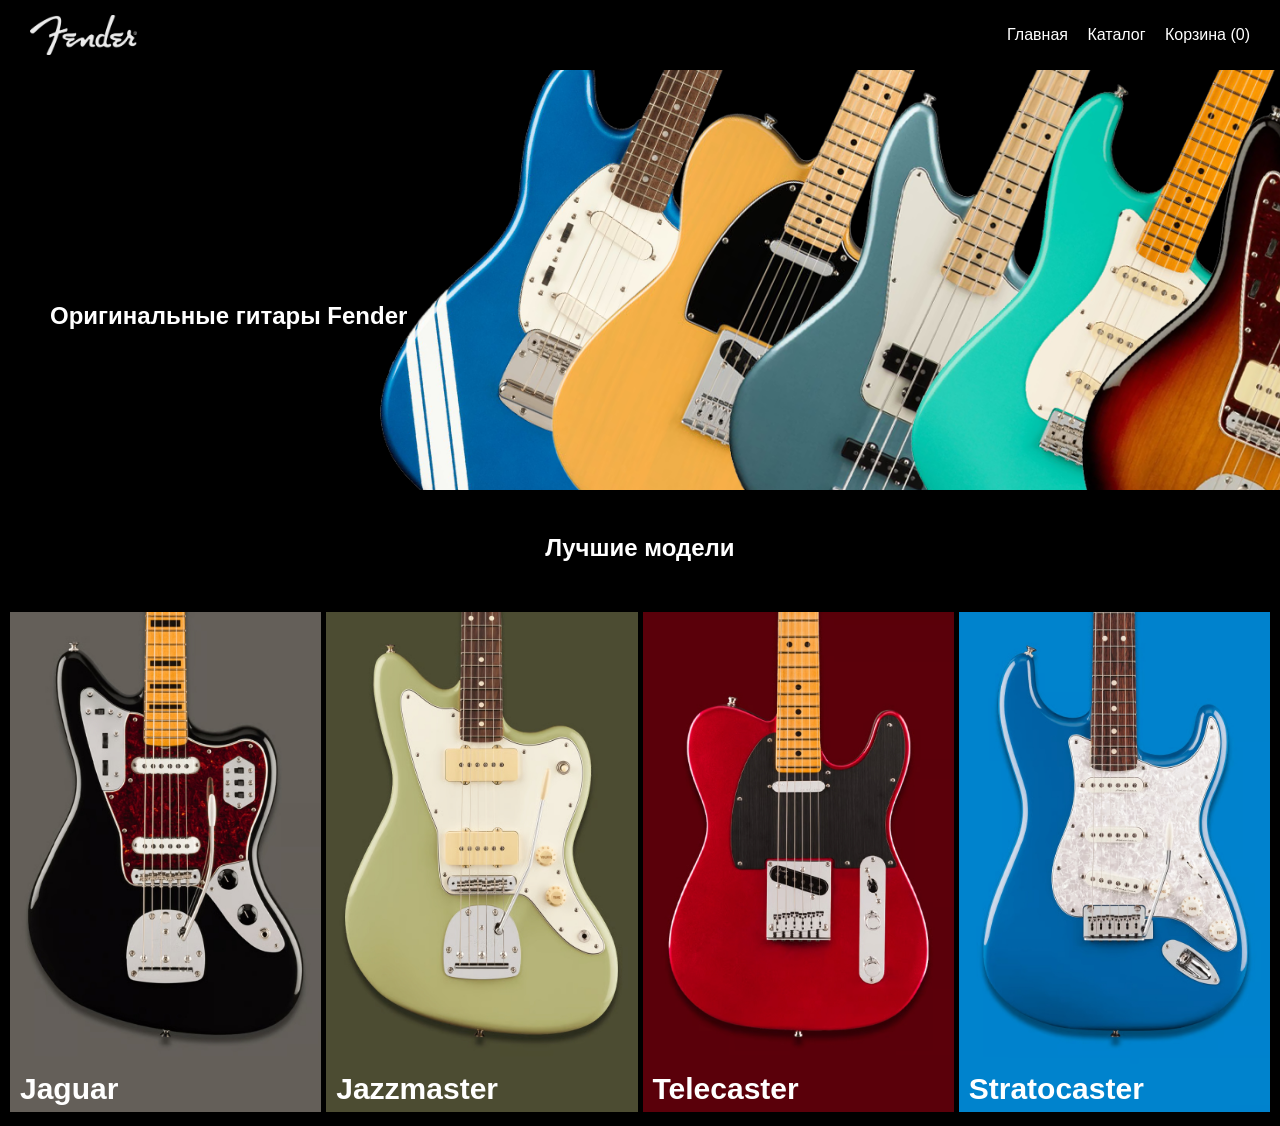
==== index.html @ e0d8ee0a "first commit" ====
<!DOCTYPE html>
<html lang="ru">
<head>
<meta charset="UTF-8">
<meta name="viewport" content="width=device-width, initial-scale=1.0">
<title>Fender Shop</title>
<link rel="stylesheet" href="style.css">
</head>

<body>

<header class="header">
  <div class="header__container">

    <img src="Fenderlogo.png" class="header__logo-image">

    <nav class="header__nav">
      <a href="index.html">Главная</a>
      <a href="catalog.html">Каталог</a>
      <a href="cart.html">Корзина (<span class="cart-count">0</span>)</a>
    </nav>

  </div>
</header>

<section class="banner">
  <img src="Banner.png" class="banner__image">

  <div class="banner__content">
    <h2>Оригинальные гитары Fender</h2>
  </div>
</section>

<main>

<h2 class="title">Лучшие модели</h2>

<div class="models">

  <div class="model-card">
    <img src="model1.jpg" class="model-card__image">
    <div class="model-card__text">Jaguar</div>
  </div>

  <div class="model-card">
    <img src="model2.jpg" class="model-card__image">
    <div class="model-card__text">Jazzmaster</div>
  </div>

  <div class="model-card">
    <img src="model3.jpg" class="model-card__image">
    <div class="model-card__text">Telecaster</div>
  </div>

  <div class="model-card">
    <img src="model4.jpg" class="model-card__image">
    <div class="model-card__text">Stratocaster</div>
  </div>

</div>

</main>

<script src="script.js"></script>
</body>
</html>
---- style.css ----
body {
    margin: 0;
    font-family: Arial;
    background: #000;
    color: #fff;
}

.header__container {
    display: flex;
    justify-content: space-between;
    padding: 15px 30px;
    align-items: center;
}

.header__logo-image {
    height: 40px;
    width: auto;
    object-fit: contain;
}

.header__nav a {
    color: white;
    text-decoration: none;
    margin-left: 15px;
}

.banner {
    position: relative;
}

.banner__image {
    width: 100%;
    height: 420px;
    object-fit: cover;
}

.banner__content {
    position: absolute;
    top: 50%;
    left: 50px;
}

.title {
    padding: 20px;
    text-align: center;
}

.models {
    display: grid;
    grid-template-columns: repeat(4, 1fr);
    gap: 5px;
    padding: 10px;
}

.model-card {
    position: relative;
    overflow: hidden;
}

.model-card__image {
    width: 100%;
    height: 500px;
    object-fit: cover;
    transition: transform 0.3s;
}

/* ✔ увеличение всей карточки */
.model-card:hover .model-card__image {
    transform: scale(1.1);
}

.model-card__text {
    position: absolute;
    bottom: 10px;
    left: 10px;
    font-size: 30px;
    font-weight: bold;
    background: none;
    padding: 0;
}

.catalog__list {
    display: grid;
    grid-template-columns: repeat(3, 1fr);
    gap: 20px;
    padding: 20px;
}

.catalog__title {
    text-align: center;
}

.product-card {
    background: #000;
    border: 1px solid #fff;
    padding: 15px;
    text-align: center;
    border-radius: 10px;
    transition: transform 0.3s;
    cursor: pointer;
    overflow: hidden;
}

.product-card h3 {
    margin: 10px 0 5px;
}

.product-card p {
    margin: 5px 0;
}

.product-card:hover {
    transform: scale(1.05);
}

.product-card__image {
    width: 100%;
    height: 200px;
    object-fit: contain;
}

button {
    margin-top: 5px;
    padding: 8px 12px;
    border: none;
    cursor: pointer;
}

#cart-items {
    display: grid;
    grid-template-columns: repeat(3, 1fr);
    gap: 20px;
    padding: 20px;
}

.cart__clear {
    display: block;
    margin: 20px auto;
    padding: 10px 20px;
    background: white;
    color: black;
    border: none;
    border-radius: 6px;
}
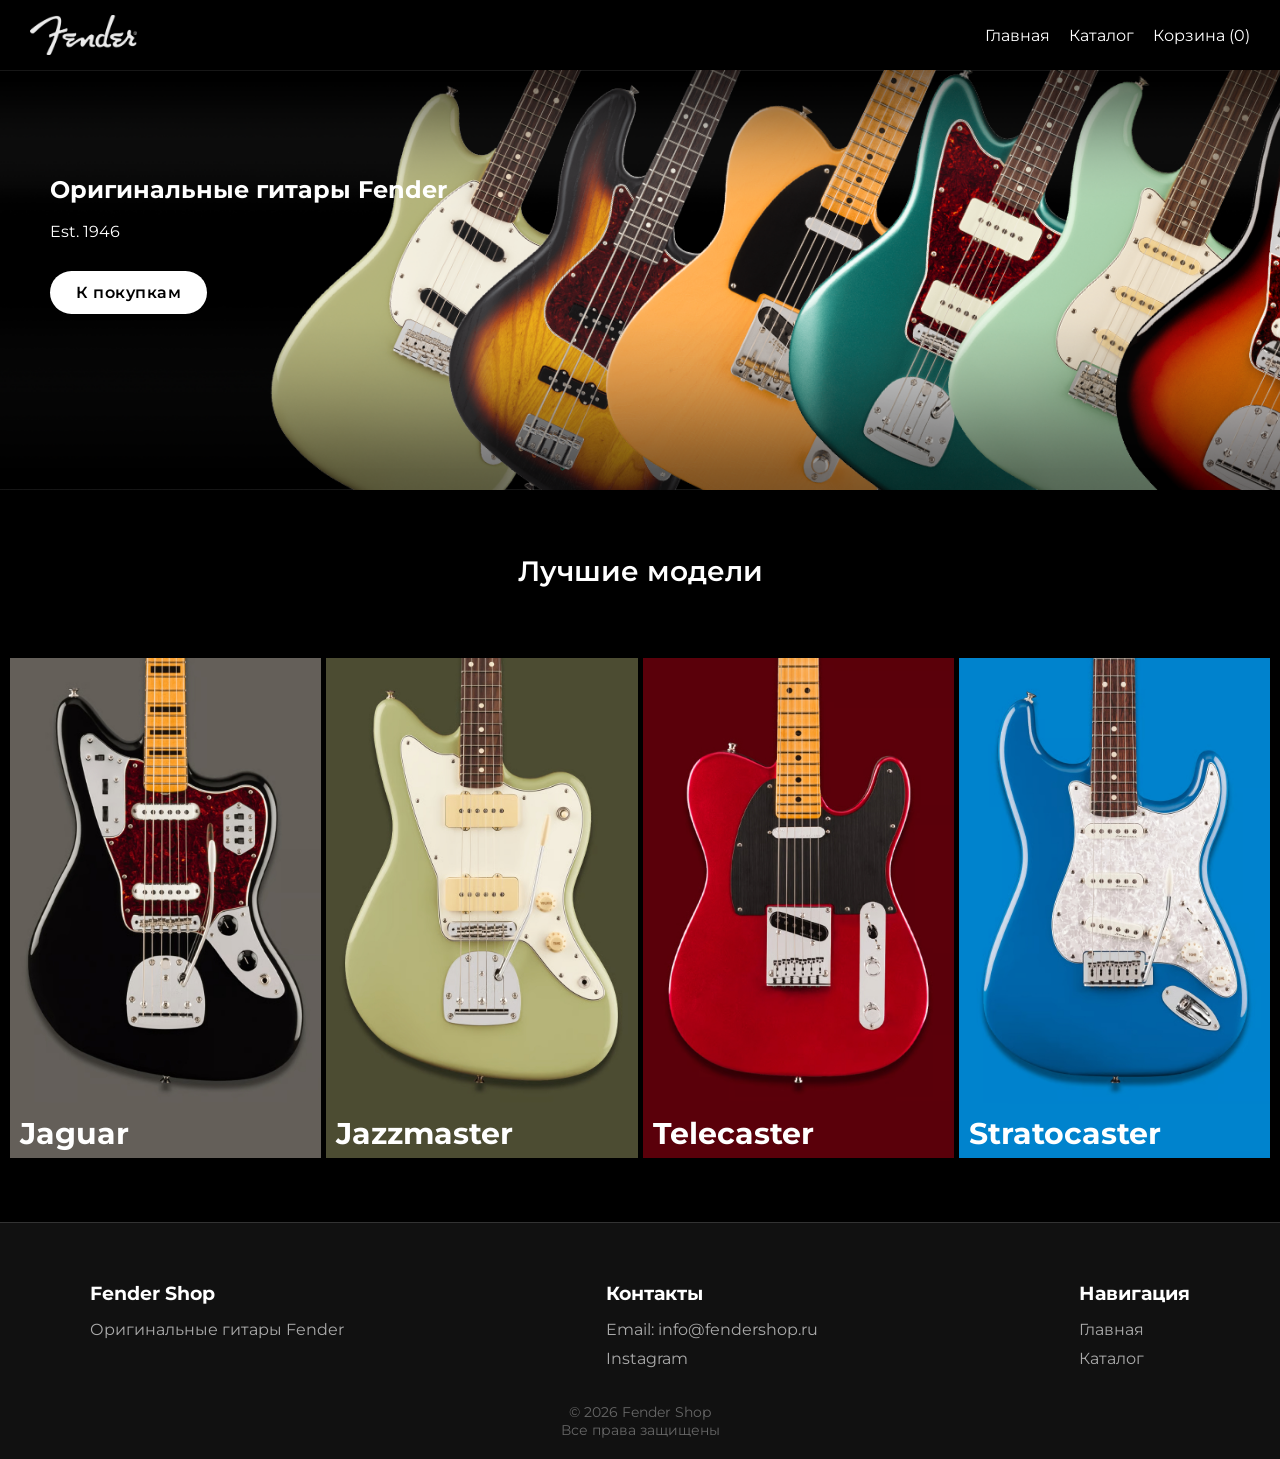
==== commit a01ab04a: "update catalog and images" ====
--- a/index.html
+++ b/index.html
@@ -26,41 +26,76 @@
 <section class="banner">
   <img src="Banner.png" class="banner__image">
 
-  <div class="banner__content">
-    <h2>Оригинальные гитары Fender</h2>
-  </div>
+<div class="banner__content">
+  <h2>Оригинальные гитары Fender</h2>
+  <p class="banner__sub">Est. 1946</p>
+  <a href="catalog.html" class="banner__button">К покупкам</a>
+</div>
 </section>
 
 <main>
 
-<h2 class="title">Лучшие модели</h2>
+<div class="section-title">
+    <h2 class="title">Лучшие модели</h2>
+</div>
 
 <div class="models">
 
-  <div class="model-card">
-    <img src="model1.jpg" class="model-card__image">
+  <a href="catalog.html?type=Jaguar" class="model-card">
+    <img src="Jaguar.jpg" class="model-card__image">
     <div class="model-card__text">Jaguar</div>
-  </div>
+  </a>
 
-  <div class="model-card">
-    <img src="model2.jpg" class="model-card__image">
+  <a href="catalog.html?type=Jazzmaster" class="model-card">
+    <img src="Jazzmaster.jpg" class="model-card__image">
     <div class="model-card__text">Jazzmaster</div>
-  </div>
+  </a>
 
-  <div class="model-card">
-    <img src="model3.jpg" class="model-card__image">
+  <a href="catalog.html?type=Telecaster" class="model-card">
+    <img src="Telecaster.jpg" class="model-card__image">
     <div class="model-card__text">Telecaster</div>
-  </div>
+  </a>
 
-  <div class="model-card">
-    <img src="model4.jpg" class="model-card__image">
+  <a href="catalog.html?type=Stratocaster" class="model-card">
+    <img src="Stratocaster.jpg" class="model-card__image">
     <div class="model-card__text">Stratocaster</div>
-  </div>
+  </a>
 
 </div>
 
 </main>
 
 <script src="script.js"></script>
+
+<footer class="footer">
+
+  <div class="footer__content">
+
+    <div class="footer__section">
+      <h3>Fender Shop</h3>
+      <p>Оригинальные гитары Fender</p>
+    </div>
+
+    <div class="footer__section">
+      <h3>Контакты</h3>
+      <p>Email: info@fendershop.ru</p>
+      <a href="https://www.instagram.com/fender/" target="_blank">
+        Instagram
+      </a>
+    </div>
+
+    <div class="footer__section">
+      <h3>Навигация</h3>
+      <a href="index.html">Главная</a>
+      <a href="catalog.html">Каталог</a>
+    </div>
+
+  </div>
+
+  <div class="footer__bottom">
+    © 2026 Fender Shop<br>Все права защищены
+  </div>
+
+</footer>
 </body>
 </html>
--- a/style.css
+++ b/style.css
@@ -1,6 +1,13 @@
+@font-face {
+    font-family: "Montserrat";
+    src: url("fonts/Montserrat-VariableFont_wght.ttf") format("truetype");
+    font-weight: 100 900;
+    font-style: normal;
+}
+
 body {
     margin: 0;
-    font-family: Arial;
+    font-family: "Montserrat", Arial, sans-serif;
     background: #000;
     color: #fff;
 }
@@ -36,13 +43,46 @@
 
 .banner__content {
     position: absolute;
-    top: 50%;
+    top: 20%;
     left: 50px;
 }
 
+.banner__sub {
+    margin-top: 6px;
+    line-height: 1;
+}
+
+.banner__button {
+    display: inline-block;
+    margin-top: 15px;
+    padding: 12px 26px;
+    background: #fff;
+    color: #000;
+    text-decoration: none;
+    border-radius: 999px;
+    font-weight: 600;
+    letter-spacing: 0.5px;
+    transition: transform 0.2s ease, opacity 0.2s ease;
+}
+
+.banner__button:hover {
+    transform: scale(1.06);
+    opacity: 0.9;
+}
+
 .title {
-    padding: 20px;
+    margin: 0;
+    padding: 0;
     text-align: center;
+    font-size: 28px;
+    font-weight: 600;
+}
+
+.section-title {
+    display: flex;
+    justify-content: center;
+    align-items: center;
+    padding: 60px 0; 
 }
 
 .models {
@@ -55,6 +95,8 @@
 .model-card {
     position: relative;
     overflow: hidden;
+    text-decoration: none;
+    color: white;
 }
 
 .model-card__image {
@@ -64,7 +106,6 @@
     transition: transform 0.3s;
 }
 
-/* ✔ увеличение всей карточки */
 .model-card:hover .model-card__image {
     transform: scale(1.1);
 }
@@ -82,48 +123,144 @@
 .catalog__list {
     display: grid;
     grid-template-columns: repeat(3, 1fr);
-    gap: 20px;
-    padding: 20px;
+    gap: 12px;
+    padding: 12px;
 }
 
 .catalog__title {
     text-align: center;
 }
 
+.catalog__controls {
+    display: flex;
+    justify-content: center;
+    margin-top: 10px;
+    margin-bottom: 20px;
+}
+
+#sortSelect {
+    background: #111;
+    color: #fff;
+    border: 1px solid #333;
+    padding: 10px 14px;
+    border-radius: 999px;
+    font-family: inherit;
+    cursor: pointer;
+}
+
 .product-card {
-    background: #000;
-    border: 1px solid #fff;
-    padding: 15px;
-    text-align: center;
-    border-radius: 10px;
+    background: #0e0e0e;
+    overflow: hidden;
     transition: transform 0.3s;
     cursor: pointer;
-    overflow: hidden;
-}
-
-.product-card h3 {
-    margin: 10px 0 5px;
-}
-
-.product-card p {
-    margin: 5px 0;
+    display: flex;
+    flex-direction: column;
 }
 
 .product-card:hover {
-    transform: scale(1.05);
+    transform: scale(1.04);
+}
+
+.product-card__image-wrap {
+    background: #1a1a1a;
+    padding: 20px;
+    display: flex;
+    justify-content: center;
+    align-items: center;
 }
 
 .product-card__image {
     width: 100%;
-    height: 200px;
+    height: 180px;
     object-fit: contain;
-}
-
-button {
-    margin-top: 5px;
-    padding: 8px 12px;
+    padding: 20px;
+    box-sizing: border-box;
+}
+
+.product-card__info {
+    padding: 18px 16px;
+    display: flex;
+    flex-direction: column;
+    flex: 1;
+}
+
+.product-card__info h3 {
+    margin: 0 0 10px;
+    font-size: 16px;
+}
+
+.product-card__bottom {
+    display: flex;
+    align-items: center;
+    justify-content: flex-start;
+    gap: 25px;
+    margin-top: auto;
+}
+
+.product-card__price {
+    margin: 0;
+    font-weight: 600;
+    font-size: 15px;
+}
+
+.product-card__button {
+    background: #fff;
+    color: #000;
     border: none;
+    border-radius: 999px;
+    padding: 10px 16px;
+    font-weight: 600;
+    font-size: 14px;
     cursor: pointer;
+    line-height: 1;
+    white-space: nowrap;
+    flex-shrink: 0;
+    height: 36px;
+    display: inline-flex;
+    align-items: center;
+    justify-content: center;
+}
+
+.product-card__button:hover {
+    transform: scale(1.05);
+    opacity: 0.9;
+}
+
+.categories {
+    display: grid;
+    grid-template-columns: repeat(8, 140px);
+    gap: 20px;
+
+    justify-content: center;
+    padding: 20px 0;
+}
+
+.categories.hidden {
+    display: none;
+}
+
+.category-card {
+    text-decoration: none;
+    color: white;
+    transition: transform 0.25s ease;
+}
+
+.category-card:hover {
+    transform: translateY(-5px);
+}
+
+.category-card__image {
+    width: 100%;
+    height: 140px;
+    object-fit: contain;
+    background: #1a1a1a;
+    box-sizing: border-box;
+}
+
+.category-card__title {
+    margin-top: 12px;
+    font-size: 18px;
+    font-weight: 600;
 }
 
 #cart-items {
@@ -133,12 +270,158 @@
     padding: 20px;
 }
 
+.empty-cart {
+    text-align: center;
+    margin: 0;
+    margin-top: 2px;
+    color: #aaa;
+}
+
+.cart__bottom {
+    display: grid;
+    grid-template-columns: 1fr;
+    justify-items: center;
+    gap: 10px;
+    padding: 20px;
+    margin-top: 20px;
+}
+
+.cart__center {
+    display: flex;
+    flex-direction: column;
+    align-items: center;
+    gap: 12px;
+}
+
 .cart__clear {
-    display: block;
-    margin: 20px auto;
+    margin-top: 18px;
+    background: transparent;
+    color: #aaa;
+    border: 1px solid #333;
+}
+
+#cart-total {
+    font-size: 20px;
+    font-weight: 600;
+    color: #fff;
+}
+
+.cart__clear,
+.cart__checkout {
+    background: #fff;
+    color: #000;
+    border: none;
+    border-radius: 999px;
+    cursor: pointer;
+    transition: 0.2s;
+    font-weight: 600;
+    font-family: inherit;
+}
+
+.cart__checkout {
+    font-size: 16px;
+    padding: 14px 30px;
+}
+
+.cart__clear {
+    font-size: 13px;
     padding: 10px 20px;
-    background: white;
-    color: black;
+}
+
+.cart__clear:hover,
+.cart__checkout:hover {
+    transform: scale(1.05);
+    opacity: 0.9;
+}
+
+.cart__actions {
+    display: flex;
+    justify-content: flex-end;
+    padding: 20px;
+}
+
+.footer {
+    background: #111;
+    margin-top: 50px;
+    padding: 40px 30px 20px;
+    border-top: 1px solid #333;
+}
+
+.footer__content {
+    max-width: 1100px;
+    margin: 0 auto;
+    padding: 0 20px;
+    display: flex;
+    justify-content: space-between;
+    gap: 60px;
+}
+
+.footer__section {
+    display: flex;
+    flex-direction: column;
+}
+
+.footer__section h3 {
+    margin-bottom: 10px;
+}
+
+.footer__section a,
+.footer__section p {
+    color: #aaa;
+    text-decoration: none;
+    margin: 5px 0;
+}
+
+.footer__section a:hover {
+    color: white;
+}
+
+.footer__bottom {
+    text-align: center;
+    margin-top: 30px;
+    color: #666;
+    font-size: 14px;
+}
+
+html, body {
+    height: 100%;
+}
+
+body {
+    margin: 0;
+    min-height: 100vh;
+    display: flex;
+    flex-direction: column;
+}
+
+main {
+    flex: 1;
+}
+
+.catalog-menu {
+    display: flex;
+    justify-content: center;
+    align-items: center;
+    gap: 40px;
+
+    padding: 20px 30px;
+}
+
+.catalog-menu button {
+    background: none;
     border: none;
-    border-radius: 6px;
+    color: white;
+    font-size: 18px;
+    cursor: pointer;
+    font-family: inherit;
+    padding: 0;
+    transition: 0.2s;
+}
+
+.catalog-menu button:hover {
+    opacity: 0.7;
+}
+
+.catalog-menu button:focus {
+    border-bottom: 1px solid white;
 }
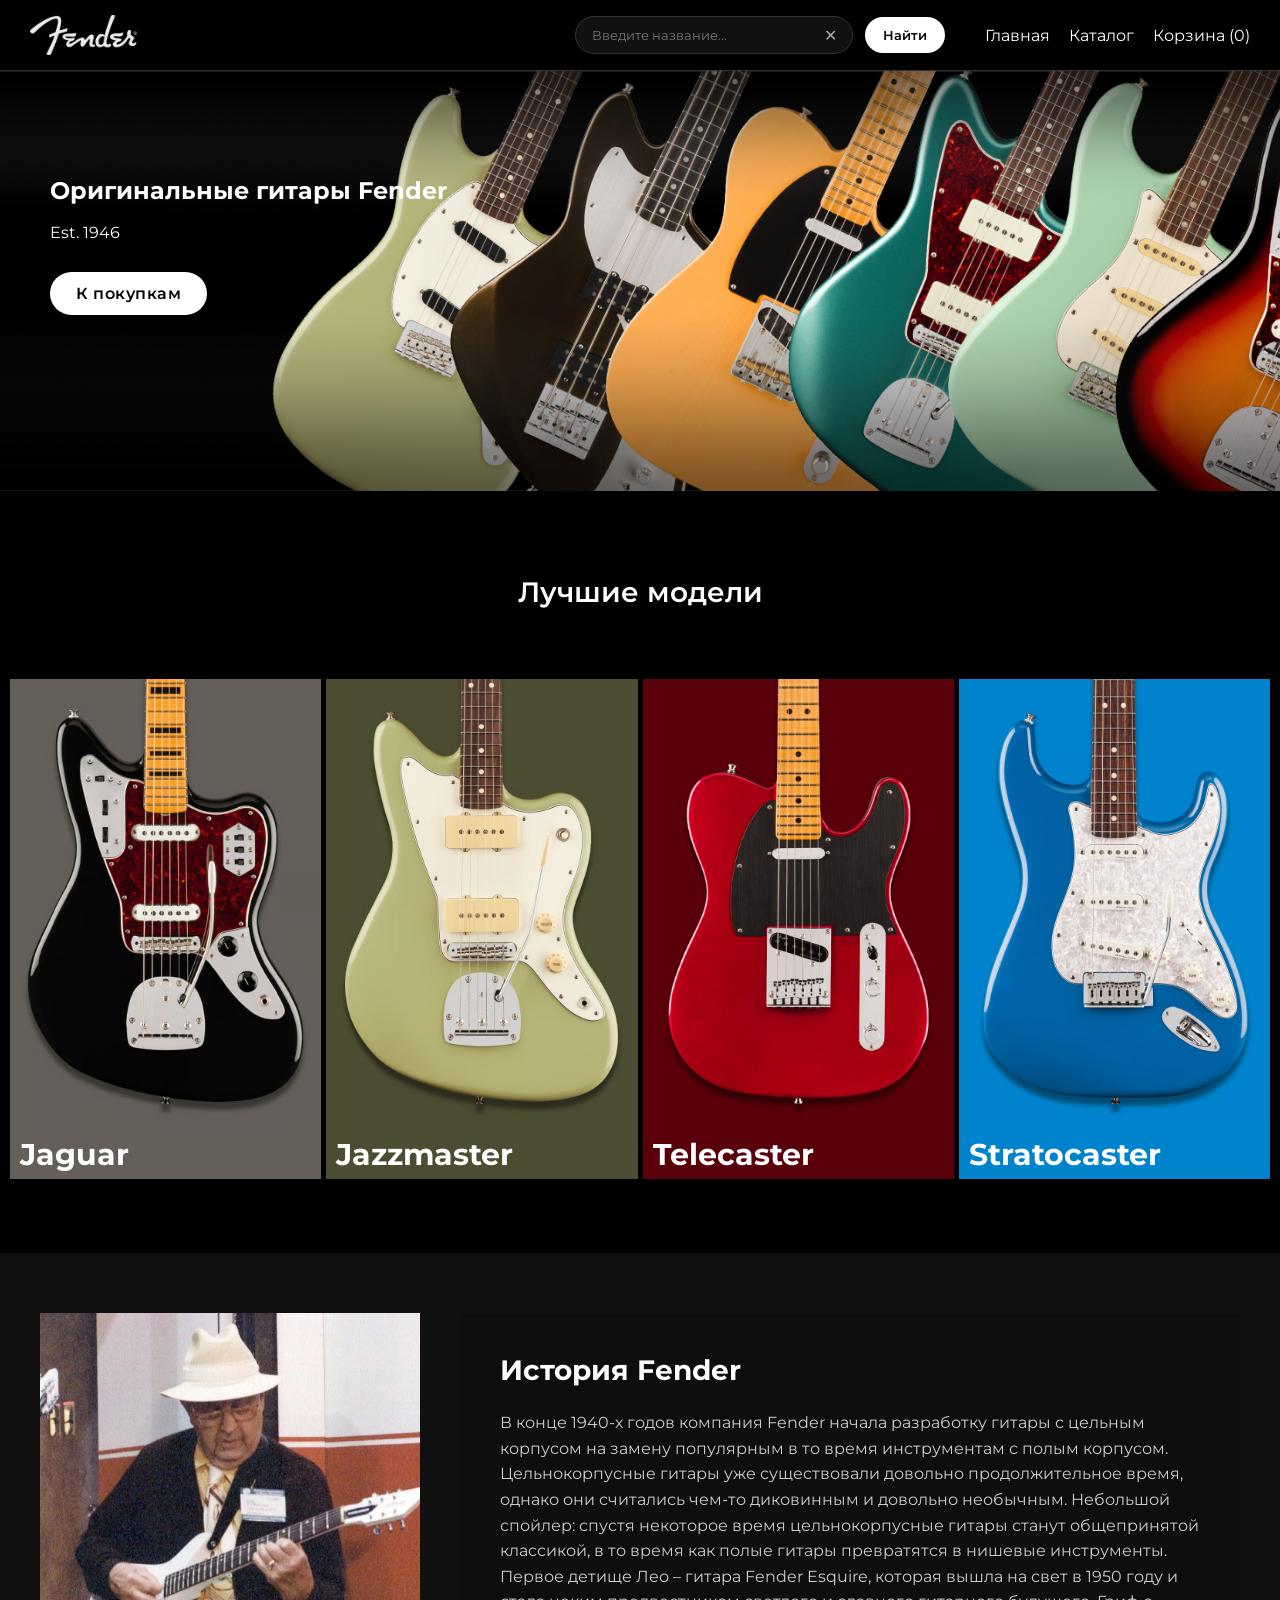
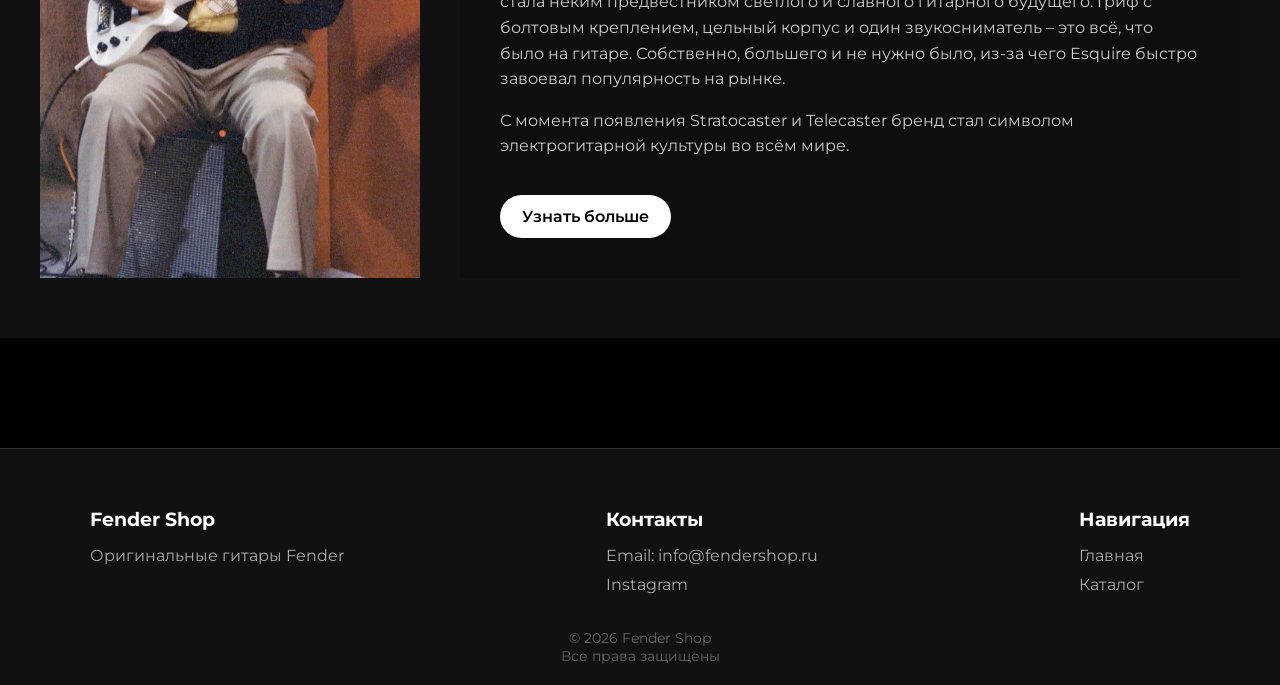
==== commit 9b79379a: "git add . git commit -m "update" git push origin main" ====
--- a/index.html
+++ b/index.html
@@ -14,11 +14,38 @@
 
     <img src="Fenderlogo.png" class="header__logo-image">
 
-    <nav class="header__nav">
-      <a href="index.html">Главная</a>
-      <a href="catalog.html">Каталог</a>
-      <a href="cart.html">Корзина (<span class="cart-count">0</span>)</a>
-    </nav>
+    <div class="header__right">
+
+  <form class="search-form" onsubmit="searchModel(event)">
+    
+    <div class="search-wrapper">
+        <input 
+            id="searchInput"
+            class="search-form__input"
+            type="text"
+            placeholder="Введите название..."
+        >
+
+        <button type="button" class="search-clear" onclick="clearSearch()">
+            ✕
+        </button>
+    </div>
+
+    <button class="search-form__button">
+        Найти
+    </button>
+
+  </form>
+
+  <nav class="header__nav">
+    <a href="index.html">Главная</a>
+    <a href="catalog.html">Каталог</a>
+    <a href="cart.html">
+      Корзина (<span class="cart-count">0</span>)
+    </a>
+  </nav>
+
+</div>
 
   </div>
 </header>
@@ -63,6 +90,43 @@
 
 </div>
 
+<section class="story-section">
+
+    <div class="story-section__container">
+
+        <div class="story-section__left">
+            <img src="Story.png" alt="Fender Story">
+        </div>
+        
+        <div class="story-section__right">
+
+            <h2>История Fender</h2>
+
+            <p>
+                В конце 1940-х годов компания Fender начала разработку гитары с цельным корпусом на замену популярным в то время инструментам с полым корпусом. Цельнокорпусные гитары уже существовали довольно продолжительное время, однако они считались чем-то диковинным и довольно необычным.
+                Небольшой спойлер: спустя некоторое время цельнокорпусные гитары станут общепринятой классикой, в то время как полые гитары превратятся в нишевые инструменты.
+                Первое детище Лео – гитара Fender Esquire, которая вышла на свет в 1950 году и стала неким предвестником светлого и славного гитарного будущего. Гриф с болтовым креплением, цельный корпус и один звукосниматель – это всё, что было на гитаре. Собственно, большего и не нужно было, из-за чего Esquire быстро завоевал популярность на рынке.
+
+
+            </p>
+
+            <p>
+                С момента появления Stratocaster и Telecaster бренд стал символом
+                электрогитарной культуры во всём мире.
+            </p>
+
+            <a class="story-btn"
+               href="https://ru.wikipedia.org/wiki/Fender"
+               target="_blank">
+                Узнать больше
+            </a>
+
+        </div>
+
+    </div>
+
+</section>
+
 </main>
 
 <script src="script.js"></script>
--- a/style.css
+++ b/style.css
@@ -10,6 +10,10 @@
     font-family: "Montserrat", Arial, sans-serif;
     background: #000;
     color: #fff;
+}
+
+.header {
+    border-bottom: 1px solid #333;
 }
 
 .header__container {
@@ -76,6 +80,7 @@
     text-align: center;
     font-size: 28px;
     font-weight: 600;
+    margin-top: 20px;
 }
 
 .section-title {
@@ -422,6 +427,139 @@
     opacity: 0.7;
 }
 
-.catalog-menu button:focus {
-    border-bottom: 1px solid white;
+.catalog-menu button.active {
+    text-decoration: underline;
+}
+
+.header__right {
+    display: flex;
+    align-items: center;
+    gap: 25px;
+}
+
+.search-form {
+    display: flex;
+    align-items: center;
+    gap: 12px;
+    margin-right: auto;
+    margin-left: 20px;
+}
+
+.search-form__input {
+    background: #111;
+    border: 1px solid #333;
+    color: white;
+    padding: 10px 16px;
+    border-radius: 999px;
+    font-family: inherit;
+    width: 220px;
+    outline: none;
+    transition: 0.2s;
+}
+
+.search-form__input:focus {
+    border-color: white;
+}
+
+.search-form__button {
+    background: white;
+    color: black;
+    border: none;
+    padding: 10px 18px;
+    border-radius: 999px;
+    font-family: inherit;
+    font-weight: 600;
+    cursor: pointer;
+    transition: 0.2s;
+}
+
+.search-form__button:hover {
+    transform: scale(1.05);
+    opacity: 0.9;
+}
+
+.search-wrapper {
+    position: relative;
+    display: flex;
+    align-items: center;
+}
+
+.search-form__input {
+    padding-right: 40px; 
+}
+
+.search-clear {
+    position: absolute;
+    right: 10px;
+    background: none;
+    border: none;
+    color: #aaa;
+    font-size: 16px;
+    cursor: pointer;
+    transition: 0.2s;
+}
+
+.search-clear:hover {
+    color: white;
+}
+
+.story-section {
+    background: #111; 
+    margin: 60px 0;
+    padding: 60px 0;
+}
+
+.story-section__container {
+    max-width: 1200px;
+    margin: 0 auto;
+    display: flex;
+    gap: 40px;
+    padding: 0 30px;
+    align-items: stretch;
+}
+
+.story-section__left {
+    flex: 1;
+}
+
+.story-section__left img {
+    width: 100%;
+    height: 100%;
+    object-fit: cover;
+    display: block;
+    border-radius: 0;
+}
+
+.story-section__right {
+    flex: 2;
+    background: #0e0e0e;
+    padding: 40px;
+    max-width: 700px;
+}
+
+.story-section__right h2 {
+    margin-top: 0;
+    font-size: 28px;
+}
+
+.story-section__right p {
+    color: #ccc;
+    line-height: 1.6;
+}
+
+.story-btn {
+    display: inline-block;
+    margin-top: 20px;
+    background: white;
+    color: black;
+    padding: 12px 22px;
+    border-radius: 999px;
+    text-decoration: none;
+    font-weight: 600;
+    transition: 0.2s;
+}
+
+.story-btn:hover {
+    transform: scale(1.05);
+    opacity: 0.9;
 }
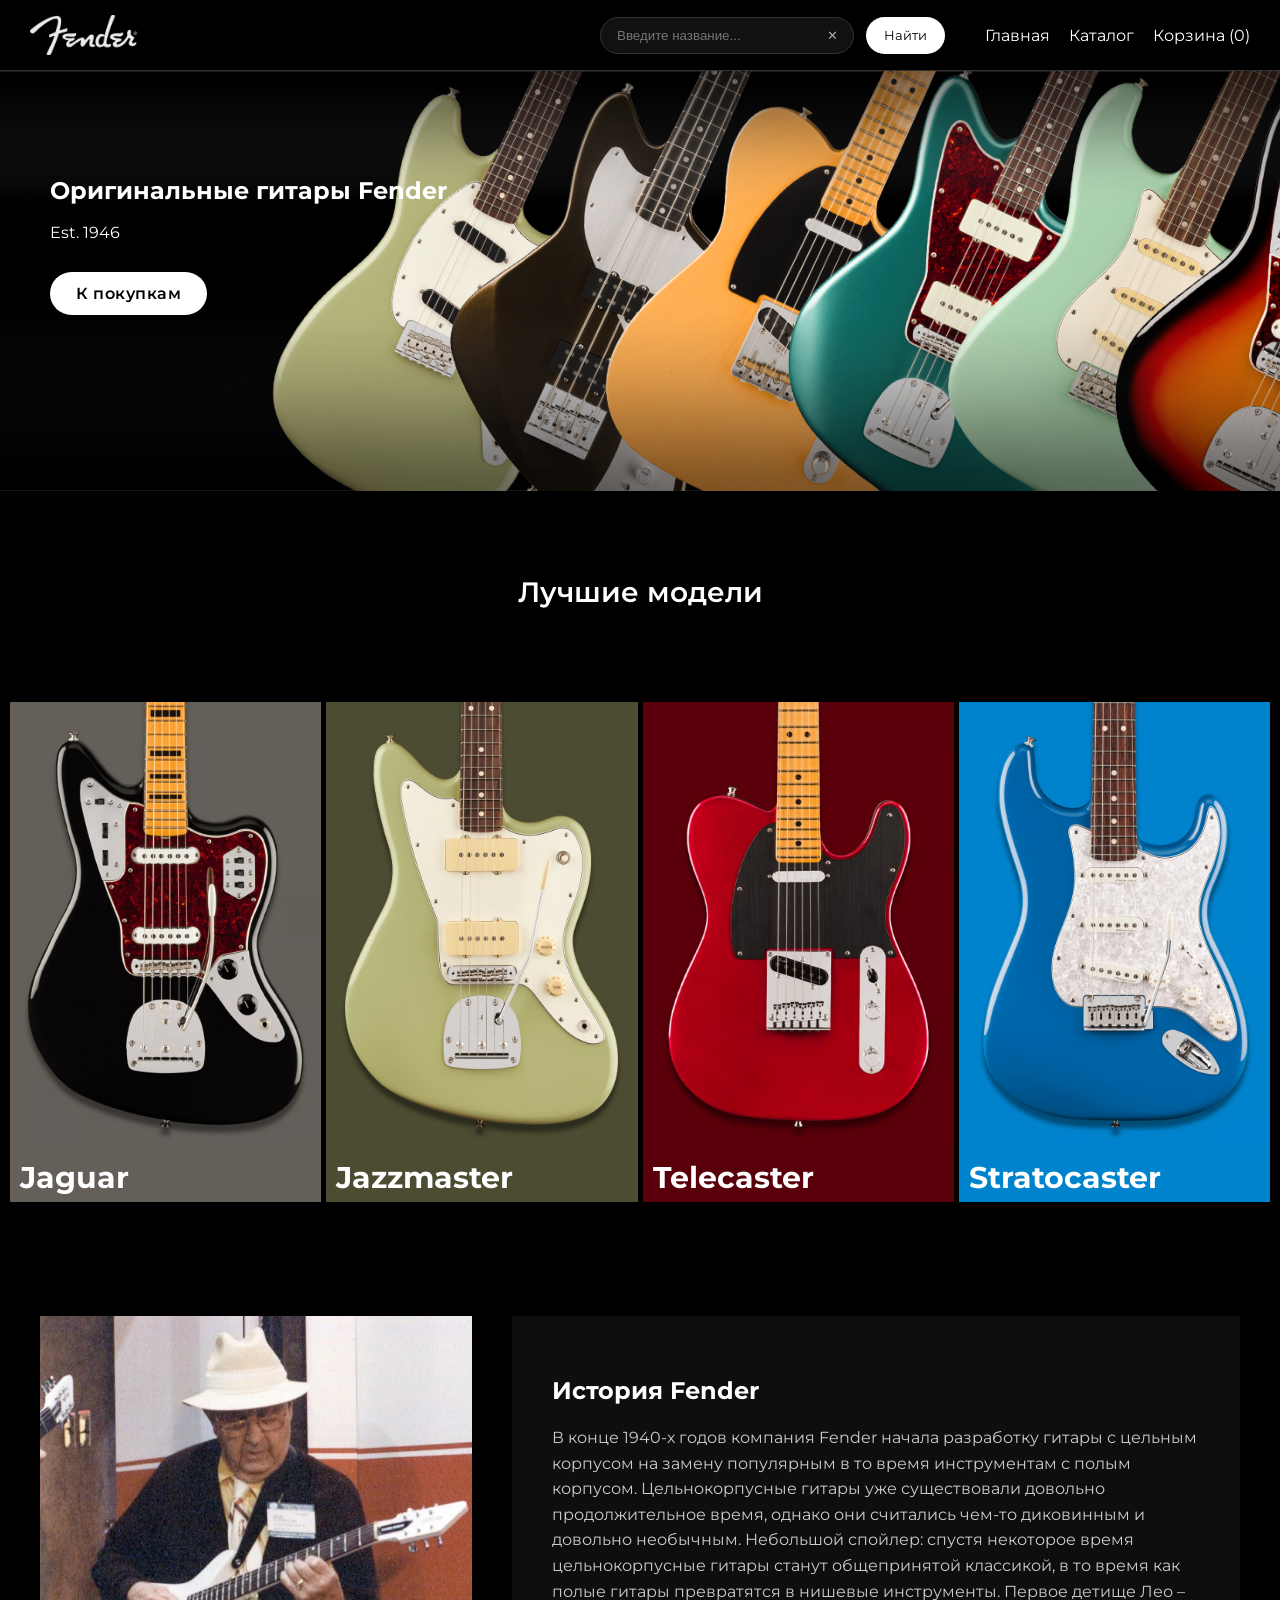
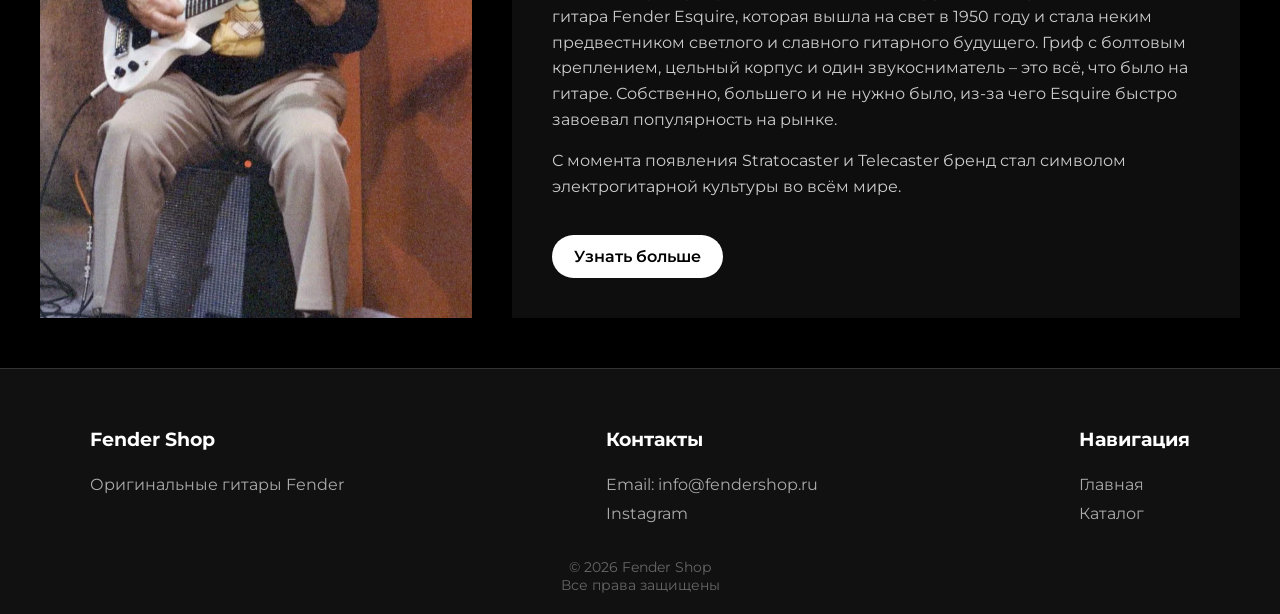
==== commit 71bf6609: "improves" ====
--- a/index.html
+++ b/index.html
@@ -95,7 +95,7 @@
     <div class="story-section__container">
 
         <div class="story-section__left">
-            <img src="Story.png" alt="Fender Story">
+          <img class="story-section__image" src="Story.png" alt="Fender Story">
         </div>
         
         <div class="story-section__right">
--- a/style.css
+++ b/style.css
@@ -1,565 +1,443 @@
 @font-face {
-    font-family: "Montserrat";
-    src: url("fonts/Montserrat-VariableFont_wght.ttf") format("truetype");
-    font-weight: 100 900;
-    font-style: normal;
-}
-
+  font-family: "Montserrat";
+  src: url("fonts/Montserrat-VariableFont_wght.ttf") format("truetype");
+  font-weight: 100 900;
+  font-style: normal;
+}
 body {
-    margin: 0;
-    font-family: "Montserrat", Arial, sans-serif;
-    background: #000;
-    color: #fff;
+  margin: 0;
+  font-family: "Montserrat", Arial, sans-serif;
+  background: #000;
+  color: #fff;
+}
+
+html, body {
+  height: 100%;
+}
+
+body {
+  min-height: 100vh;
+  display: flex;
+  flex-direction: column;
+}
+
+main {
+  flex: 1;
 }
 
 .header {
-    border-bottom: 1px solid #333;
-}
-
+  border-bottom: 1px solid #333;
+}
 .header__container {
-    display: flex;
-    justify-content: space-between;
-    padding: 15px 30px;
-    align-items: center;
-}
-
+  display: flex;
+  justify-content: space-between;
+  padding: 15px 30px;
+  align-items: center;
+}
 .header__logo-image {
-    height: 40px;
-    width: auto;
-    object-fit: contain;
-}
-
+  height: 40px;
+  width: auto;
+  -o-object-fit: contain;
+     object-fit: contain;
+}
 .header__nav a {
-    color: white;
-    text-decoration: none;
-    margin-left: 15px;
+  color: #fff;
+  text-decoration: none;
+  margin-left: 15px;
+}
+.header__nav a:hover {
+  opacity: 0.7;
+}
+.header__right {
+  display: flex;
+  align-items: center;
+  gap: 25px;
 }
 
 .banner {
-    position: relative;
-}
-
+  position: relative;
+}
 .banner__image {
-    width: 100%;
-    height: 420px;
-    object-fit: cover;
-}
-
+  width: 100%;
+  height: 420px;
+  -o-object-fit: cover;
+     object-fit: cover;
+}
 .banner__content {
-    position: absolute;
-    top: 20%;
-    left: 50px;
-}
-
+  position: absolute;
+  top: 20%;
+  left: 50px;
+}
 .banner__sub {
-    margin-top: 6px;
-    line-height: 1;
-}
-
+  margin-top: 6px;
+  line-height: 1;
+}
 .banner__button {
-    display: inline-block;
-    margin-top: 15px;
-    padding: 12px 26px;
-    background: #fff;
-    color: #000;
-    text-decoration: none;
-    border-radius: 999px;
-    font-weight: 600;
-    letter-spacing: 0.5px;
-    transition: transform 0.2s ease, opacity 0.2s ease;
-}
-
+  display: inline-block;
+  margin-top: 15px;
+  padding: 12px 26px;
+  background: #fff;
+  color: #000;
+  text-decoration: none;
+  font-weight: 600;
+  letter-spacing: 0.5px;
+  border: none;
+  border-radius: 999px;
+  font-family: inherit;
+  cursor: pointer;
+  transition: 0.2s;
+}
 .banner__button:hover {
-    transform: scale(1.06);
-    opacity: 0.9;
+  transform: scale(1.05);
+  opacity: 0.9;
 }
 
 .title {
-    margin: 0;
-    padding: 0;
-    text-align: center;
-    font-size: 28px;
-    font-weight: 600;
-    margin-top: 20px;
+  text-align: center;
+  font-size: 28px;
+  font-weight: 600;
+  margin-top: 20px;
 }
 
 .section-title {
-    display: flex;
-    justify-content: center;
-    align-items: center;
-    padding: 60px 0; 
+  display: flex;
+  justify-content: center;
+  padding: 60px 0;
 }
 
 .models {
-    display: grid;
-    grid-template-columns: repeat(4, 1fr);
-    gap: 5px;
-    padding: 10px;
+  display: grid;
+  grid-template-columns: repeat(4, 1fr);
+  gap: 5px;
+  padding: 10px;
 }
 
 .model-card {
-    position: relative;
-    overflow: hidden;
-    text-decoration: none;
-    color: white;
-}
-
+  position: relative;
+  overflow: hidden;
+  text-decoration: none;
+  color: #fff;
+}
 .model-card__image {
-    width: 100%;
-    height: 500px;
-    object-fit: cover;
-    transition: transform 0.3s;
-}
-
+  width: 100%;
+  height: 500px;
+  -o-object-fit: cover;
+     object-fit: cover;
+  transition: transform 0.3s;
+}
 .model-card:hover .model-card__image {
-    transform: scale(1.1);
-}
-
+  transform: scale(1.1);
+}
 .model-card__text {
-    position: absolute;
-    bottom: 10px;
-    left: 10px;
-    font-size: 30px;
-    font-weight: bold;
-    background: none;
-    padding: 0;
+  position: absolute;
+  bottom: 10px;
+  left: 10px;
+  font-size: 30px;
+  font-weight: bold;
+}
+
+.catalog-menu {
+  display: flex;
+  justify-content: center;
+  align-items: center;
+  gap: 40px;
+  padding: 20px 30px;
+}
+.catalog-menu button {
+  background: none;
+  border: none;
+  color: #fff;
+  font-size: 18px;
+  cursor: pointer;
+  font-family: inherit;
+  padding: 0;
+}
+.catalog-menu button:hover {
+  opacity: 0.7;
+}
+.catalog-menu button.active {
+  text-decoration: underline;
 }
 
 .catalog__list {
-    display: grid;
-    grid-template-columns: repeat(3, 1fr);
-    gap: 12px;
-    padding: 12px;
-}
-
-.catalog__title {
-    text-align: center;
+  display: grid;
+  grid-template-columns: repeat(3, 1fr);
+  gap: 12px;
+  padding: 12px;
 }
 
 .catalog__controls {
-    display: flex;
-    justify-content: center;
-    margin-top: 10px;
-    margin-bottom: 20px;
+  display: flex;
+  justify-content: center;
+  margin: 10px 0 20px;
 }
 
 #sortSelect {
-    background: #111;
-    color: #fff;
-    border: 1px solid #333;
-    padding: 10px 14px;
-    border-radius: 999px;
-    font-family: inherit;
-    cursor: pointer;
+  background: #111;
+  color: #fff;
+  border: 1px solid #333;
+  padding: 10px 14px;
+  border-radius: 999px;
+  font-family: inherit;
+  cursor: pointer;
 }
 
 .product-card {
-    background: #0e0e0e;
-    overflow: hidden;
-    transition: transform 0.3s;
-    cursor: pointer;
-    display: flex;
-    flex-direction: column;
-}
-
+  background: #0e0e0e;
+  display: flex;
+  flex-direction: column;
+  cursor: pointer;
+  transition: transform 0.3s;
+}
 .product-card:hover {
-    transform: scale(1.04);
-}
-
+  transform: scale(1.04);
+}
 .product-card__image-wrap {
-    background: #1a1a1a;
-    padding: 20px;
-    display: flex;
-    justify-content: center;
-    align-items: center;
-}
-
+  background: #1a1a1a;
+  padding: 20px;
+  display: flex;
+  justify-content: center;
+}
 .product-card__image {
-    width: 100%;
-    height: 180px;
-    object-fit: contain;
-    padding: 20px;
-    box-sizing: border-box;
-}
-
+  width: 100%;
+  height: 180px;
+  -o-object-fit: contain;
+     object-fit: contain;
+  padding: 20px;
+  box-sizing: border-box;
+}
 .product-card__info {
-    padding: 18px 16px;
-    display: flex;
-    flex-direction: column;
-    flex: 1;
-}
-
-.product-card__info h3 {
-    margin: 0 0 10px;
-    font-size: 16px;
-}
-
+  padding: 18px 16px;
+  display: flex;
+  flex-direction: column;
+  flex: 1;
+}
 .product-card__bottom {
-    display: flex;
-    align-items: center;
-    justify-content: flex-start;
-    gap: 25px;
-    margin-top: auto;
-}
-
+  display: flex;
+  gap: 25px;
+  margin-top: auto;
+  align-items: center;
+}
 .product-card__price {
-    margin: 0;
-    font-weight: 600;
-    font-size: 15px;
-}
-
+  font-weight: 600;
+  font-size: 15px;
+}
 .product-card__button {
-    background: #fff;
-    color: #000;
-    border: none;
-    border-radius: 999px;
-    padding: 10px 16px;
-    font-weight: 600;
-    font-size: 14px;
-    cursor: pointer;
-    line-height: 1;
-    white-space: nowrap;
-    flex-shrink: 0;
-    height: 36px;
-    display: inline-flex;
-    align-items: center;
-    justify-content: center;
-}
-
+  border: none;
+  border-radius: 999px;
+  font-family: inherit;
+  cursor: pointer;
+  transition: 0.2s;
+  background: #fff;
+  color: #000;
+  padding: 10px 16px;
+  font-weight: 600;
+}
 .product-card__button:hover {
-    transform: scale(1.05);
-    opacity: 0.9;
+  transform: scale(1.05);
+  opacity: 0.9;
 }
 
 .categories {
-    display: grid;
-    grid-template-columns: repeat(8, 140px);
-    gap: 20px;
-
-    justify-content: center;
-    padding: 20px 0;
-}
-
+  display: grid;
+  grid-template-columns: repeat(8, 140px);
+  gap: 20px;
+  justify-content: center;
+  padding: 20px 0;
+}
 .categories.hidden {
-    display: none;
+  display: none;
 }
 
 .category-card {
-    text-decoration: none;
-    color: white;
-    transition: transform 0.25s ease;
-}
-
+  text-decoration: none;
+  color: #fff;
+}
 .category-card:hover {
-    transform: translateY(-5px);
-}
-
+  transform: translateY(-5px);
+}
 .category-card__image {
-    width: 100%;
-    height: 140px;
-    object-fit: contain;
-    background: #1a1a1a;
-    box-sizing: border-box;
-}
-
+  width: 100%;
+  height: 140px;
+  -o-object-fit: contain;
+     object-fit: contain;
+  background: #1a1a1a;
+}
 .category-card__title {
-    margin-top: 12px;
-    font-size: 18px;
-    font-weight: 600;
-}
-
-#cart-items {
-    display: grid;
-    grid-template-columns: repeat(3, 1fr);
-    gap: 20px;
-    padding: 20px;
+  margin-top: 12px;
+  font-size: 18px;
+  font-weight: 600;
 }
 
 .empty-cart {
-    text-align: center;
-    margin: 0;
-    margin-top: 2px;
-    color: #aaa;
+  text-align: center;
+  color: #aaa;
 }
 
 .cart__bottom {
-    display: grid;
-    grid-template-columns: 1fr;
-    justify-items: center;
-    gap: 10px;
-    padding: 20px;
-    margin-top: 20px;
+  display: grid;
+  justify-items: center;
+  gap: 10px;
+  padding: 20px;
 }
 
 .cart__center {
-    display: flex;
-    flex-direction: column;
-    align-items: center;
-    gap: 12px;
-}
-
-.cart__clear {
-    margin-top: 18px;
-    background: transparent;
-    color: #aaa;
-    border: 1px solid #333;
+  display: flex;
+  flex-direction: column;
+  align-items: center;
+  gap: 12px;
 }
 
 #cart-total {
-    font-size: 20px;
-    font-weight: 600;
-    color: #fff;
+  font-size: 20px;
+  font-weight: 600;
 }
 
 .cart__clear,
 .cart__checkout {
-    background: #fff;
-    color: #000;
-    border: none;
-    border-radius: 999px;
-    cursor: pointer;
-    transition: 0.2s;
-    font-weight: 600;
-    font-family: inherit;
+  border: none;
+  border-radius: 999px;
+  font-family: inherit;
+  cursor: pointer;
+  transition: 0.2s;
+  background: #fff;
+  color: #000;
+  font-weight: 600;
 }
 
 .cart__checkout {
-    font-size: 16px;
-    padding: 14px 30px;
+  padding: 14px 30px;
+  font-size: 16px;
 }
 
 .cart__clear {
-    font-size: 13px;
-    padding: 10px 20px;
-}
-
-.cart__clear:hover,
-.cart__checkout:hover {
-    transform: scale(1.05);
-    opacity: 0.9;
-}
-
-.cart__actions {
-    display: flex;
-    justify-content: flex-end;
-    padding: 20px;
+  padding: 10px 20px;
+  font-size: 13px;
 }
 
 .footer {
-    background: #111;
-    margin-top: 50px;
-    padding: 40px 30px 20px;
-    border-top: 1px solid #333;
-}
-
+  background: #111;
+  margin-top: 50px;
+  padding: 40px 30px 20px;
+  border-top: 1px solid #333;
+}
 .footer__content {
-    max-width: 1100px;
-    margin: 0 auto;
-    padding: 0 20px;
-    display: flex;
-    justify-content: space-between;
-    gap: 60px;
-}
-
+  max-width: 1100px;
+  margin: 0 auto;
+  display: flex;
+  justify-content: space-between;
+  gap: 60px;
+}
 .footer__section {
-    display: flex;
-    flex-direction: column;
-}
-
-.footer__section h3 {
-    margin-bottom: 10px;
-}
-
-.footer__section a,
-.footer__section p {
-    color: #aaa;
-    text-decoration: none;
-    margin: 5px 0;
-}
-
-.footer__section a:hover {
-    color: white;
-}
-
+  display: flex;
+  flex-direction: column;
+}
+.footer__section a, .footer__section p {
+  color: #aaa;
+  text-decoration: none;
+  margin: 5px 0;
+}
+.footer__section a:hover, .footer__section p:hover {
+  color: #fff;
+}
 .footer__bottom {
-    text-align: center;
-    margin-top: 30px;
-    color: #666;
-    font-size: 14px;
-}
-
-html, body {
-    height: 100%;
-}
-
-body {
-    margin: 0;
-    min-height: 100vh;
-    display: flex;
-    flex-direction: column;
-}
-
-main {
-    flex: 1;
-}
-
-.catalog-menu {
-    display: flex;
-    justify-content: center;
-    align-items: center;
-    gap: 40px;
-
-    padding: 20px 30px;
-}
-
-.catalog-menu button {
-    background: none;
-    border: none;
-    color: white;
-    font-size: 18px;
-    cursor: pointer;
-    font-family: inherit;
-    padding: 0;
-    transition: 0.2s;
-}
-
-.catalog-menu button:hover {
-    opacity: 0.7;
-}
-
-.catalog-menu button.active {
-    text-decoration: underline;
-}
-
-.header__right {
-    display: flex;
-    align-items: center;
-    gap: 25px;
+  text-align: center;
+  margin-top: 30px;
+  color: #666;
+  font-size: 14px;
 }
 
 .search-form {
-    display: flex;
-    align-items: center;
-    gap: 12px;
-    margin-right: auto;
-    margin-left: 20px;
-}
-
+  display: flex;
+  gap: 12px;
+  margin-left: 20px;
+}
 .search-form__input {
-    background: #111;
-    border: 1px solid #333;
-    color: white;
-    padding: 10px 16px;
-    border-radius: 999px;
-    font-family: inherit;
-    width: 220px;
-    outline: none;
-    transition: 0.2s;
-}
-
+  background: #111;
+  border: 1px solid #333;
+  color: #fff;
+  padding: 10px 16px;
+  border-radius: 999px;
+  width: 220px;
+  outline: none;
+}
 .search-form__input:focus {
-    border-color: white;
-}
-
+  border-color: #fff;
+}
 .search-form__button {
-    background: white;
-    color: black;
-    border: none;
-    padding: 10px 18px;
-    border-radius: 999px;
-    font-family: inherit;
-    font-weight: 600;
-    cursor: pointer;
-    transition: 0.2s;
-}
-
+  border: none;
+  border-radius: 999px;
+  font-family: inherit;
+  cursor: pointer;
+  transition: 0.2s;
+  background: #fff;
+  color: #000;
+  padding: 10px 18px;
+}
 .search-form__button:hover {
-    transform: scale(1.05);
-    opacity: 0.9;
+  transform: scale(1.05);
+  opacity: 0.9;
 }
 
 .search-wrapper {
-    position: relative;
-    display: flex;
-    align-items: center;
-}
-
-.search-form__input {
-    padding-right: 40px; 
+  position: relative;
+  display: flex;
+  align-items: center;
 }
 
 .search-clear {
-    position: absolute;
-    right: 10px;
-    background: none;
-    border: none;
-    color: #aaa;
-    font-size: 16px;
-    cursor: pointer;
-    transition: 0.2s;
-}
-
+  position: absolute;
+  right: 10px;
+  background: none;
+  border: none;
+  color: #aaa;
+  cursor: pointer;
+}
 .search-clear:hover {
-    color: white;
-}
-
-.story-section {
-    background: #111; 
-    margin: 60px 0;
-    padding: 60px 0;
+  color: #fff;
 }
 
 .story-section__container {
-    max-width: 1200px;
-    margin: 0 auto;
-    display: flex;
-    gap: 40px;
-    padding: 0 30px;
-    align-items: stretch;
-}
-
+  max-width: 1200px;
+  margin: 0 auto;
+  margin-top: 100px;
+  padding-top: 20px;
+  display: flex;
+  gap: 40px;
+  align-items: stretch;
+  padding: 0 30px;
+}
 .story-section__left {
-    flex: 1;
-}
-
-.story-section__left img {
-    width: 100%;
-    height: 100%;
-    object-fit: cover;
-    display: block;
-    border-radius: 0;
-}
-
+  flex: 4;
+}
 .story-section__right {
-    flex: 2;
-    background: #0e0e0e;
-    padding: 40px;
-    max-width: 700px;
-}
-
-.story-section__right h2 {
-    margin-top: 0;
-    font-size: 28px;
-}
-
+  flex: 6;
+  background: #0e0e0e;
+  padding: 40px;
+}
+.story-section__image {
+  width: 100%;
+  height: 100%;
+  -o-object-fit: cover;
+     object-fit: cover;
+  display: block;
+}
 .story-section__right p {
-    color: #ccc;
-    line-height: 1.6;
+  color: #ccc;
+  line-height: 1.6;
 }
 
 .story-btn {
-    display: inline-block;
-    margin-top: 20px;
-    background: white;
-    color: black;
-    padding: 12px 22px;
-    border-radius: 999px;
-    text-decoration: none;
-    font-weight: 600;
-    transition: 0.2s;
-}
-
+  display: inline-block;
+  margin-top: 20px;
+  background: #fff;
+  color: #000;
+  padding: 12px 22px;
+  border-radius: 999px;
+  font-weight: 600;
+  text-decoration: none;
+}
 .story-btn:hover {
-    transform: scale(1.05);
-    opacity: 0.9;
-}+  transform: scale(1.05);
+  opacity: 0.9;
+}/*# sourceMappingURL=style.css.map */
